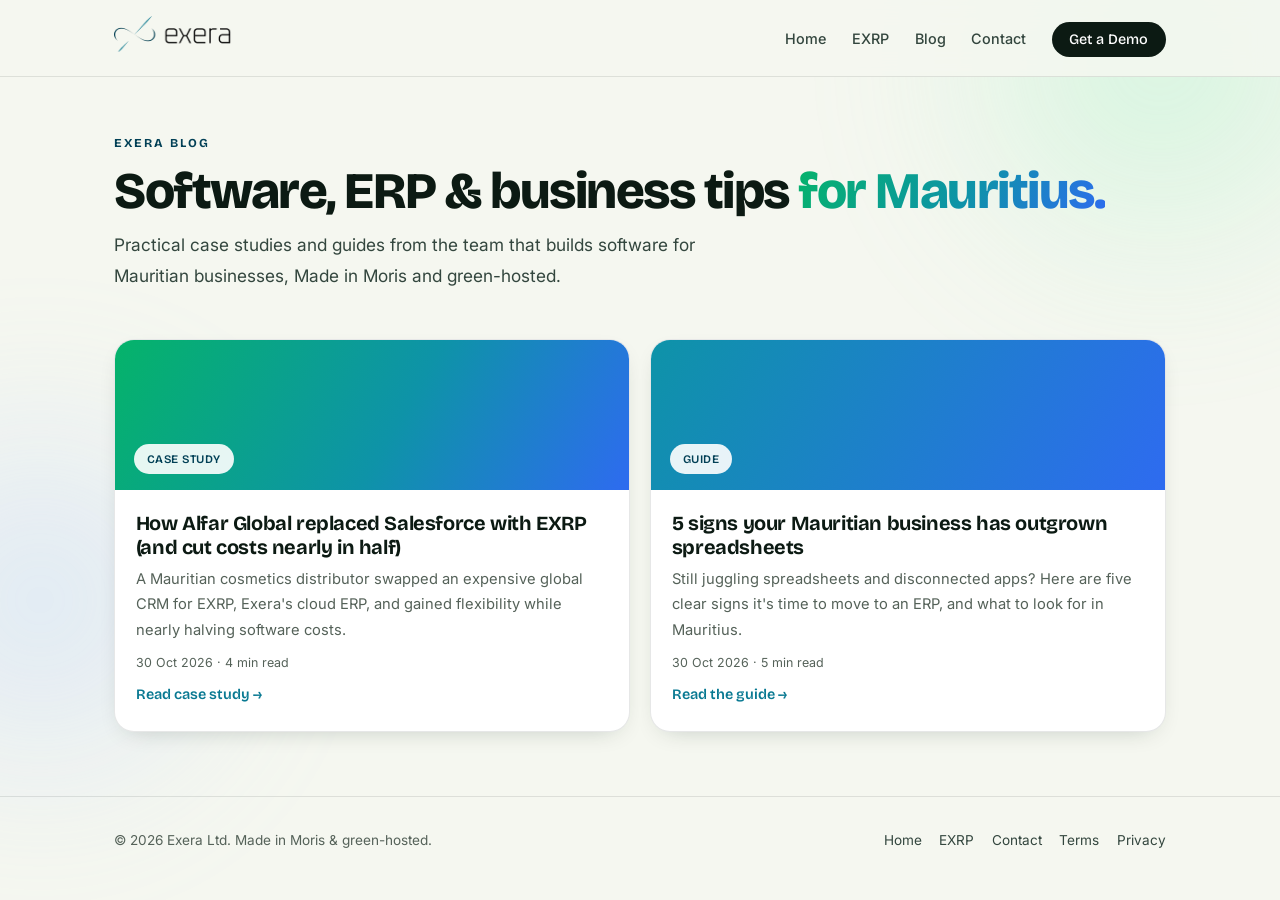
==== blog/index.html @ edb6514f "Add SEO blog: listing + two articles (case study & guide) - /blog/ listing page with a shared styles" ====
<!DOCTYPE html>
<html lang="en">
<head>
    <meta charset="UTF-8">
    <meta name="viewport" content="width=device-width, initial-scale=1.0">
    <title>Blog | Software, ERP &amp; Business Tips for Mauritius | Exera Ltd</title>
    <meta name="description" content="Practical articles on custom software, ERP, POS and running a business in Mauritius, from the team at Exera Ltd. Case studies, guides and EXRP tips.">
    <link rel="canonical" href="https://exera.mu/blog/">
    <meta name="robots" content="index, follow, max-image-preview:large">
    <link rel="icon" type="image/png" href="/favicon.png">
    <meta name="theme-color" content="#F6F8F2">
    <meta property="og:type" content="website">
    <meta property="og:url" content="https://exera.mu/blog/">
    <meta property="og:title" content="Exera Blog | Software, ERP &amp; Business Tips for Mauritius">
    <meta property="og:description" content="Case studies and guides on custom software, ERP, POS and running a business in Mauritius.">
    <meta property="og:image" content="https://exera.mu/og-image.png">
    <meta name="twitter:card" content="summary_large_image">
    <meta name="twitter:image" content="https://exera.mu/og-image.png">

    <link rel="preconnect" href="https://fonts.googleapis.com">
    <link rel="preconnect" href="https://fonts.gstatic.com" crossorigin>
    <link rel="preload" as="style" href="https://fonts.googleapis.com/css2?family=Bricolage+Grotesque:opsz,wght@12..96,600;12..96,700;12..96,800&family=Instrument+Serif:ital@0;1&family=Inter:wght@400;500;600&display=swap" onload="this.onload=null;this.rel='stylesheet'">
    <noscript><link rel="stylesheet" href="https://fonts.googleapis.com/css2?family=Bricolage+Grotesque:opsz,wght@12..96,600;12..96,700;12..96,800&family=Instrument+Serif:ital@0;1&family=Inter:wght@400;500;600&display=swap"></noscript>
    <link rel="stylesheet" href="/blog/blog.css">

    <script type="application/ld+json">
    {
        "@context": "https://schema.org", "@type": "Blog",
        "@id": "https://exera.mu/blog/#blog",
        "name": "Exera Blog", "url": "https://exera.mu/blog/",
        "description": "Case studies and guides on custom software, ERP, POS and running a business in Mauritius.",
        "publisher": { "@id": "https://exera.mu/#organization" },
        "blogPost": [
            { "@type": "BlogPosting", "headline": "How Alfar Global replaced Salesforce with EXRP (and cut costs nearly in half)", "url": "https://exera.mu/blog/alfar-global-salesforce-to-exrp.html", "datePublished": "2026-10-30", "author": { "@type": "Organization", "name": "Exera Ltd" } },
            { "@type": "BlogPosting", "headline": "5 signs your Mauritian business has outgrown spreadsheets", "url": "https://exera.mu/blog/signs-your-business-needs-an-erp.html", "datePublished": "2026-10-30", "author": { "@type": "Organization", "name": "Exera Ltd" } }
        ]
    }
    </script>
    <script type="application/ld+json">
    {
        "@context": "https://schema.org", "@type": "BreadcrumbList",
        "itemListElement": [
            { "@type": "ListItem", "position": 1, "name": "Home", "item": "https://exera.mu/" },
            { "@type": "ListItem", "position": 2, "name": "Blog", "item": "https://exera.mu/blog/" }
        ]
    }
    </script>
</head>
<body>
    <div class="aurora" aria-hidden="true"><div class="blob b1"></div><div class="blob b2"></div></div>
    <nav>
        <div class="nav-in">
            <a href="/" aria-label="Exera home"><img src="/logo.webp" alt="Exera Ltd"></a>
            <ul class="nav-links">
                <li><a href="/">Home</a></li>
                <li><a href="/exrp">EXRP</a></li>
                <li><a href="/blog/">Blog</a></li>
                <li><a href="/contact.html">Contact</a></li>
                <li><a href="/contact.html" class="nav-cta">Get a Demo</a></li>
            </ul>
        </div>
    </nav>

    <main>
        <div class="wrap wide">
            <header class="blog-hero">
                <div class="kicker">Exera Blog</div>
                <h1>Software, ERP &amp; business tips <span class="g">for Mauritius.</span></h1>
                <p>Practical case studies and guides from the team that builds software for Mauritian businesses, Made in Moris and green-hosted.</p>
            </header>

            <section class="posts">
                <a class="post-card" href="/blog/alfar-global-salesforce-to-exrp.html">
                    <div class="banner"><span class="badge">Case Study</span></div>
                    <div class="body">
                        <h2>How Alfar Global replaced Salesforce with EXRP (and cut costs nearly in half)</h2>
                        <p>A Mauritian cosmetics distributor swapped an expensive global CRM for EXRP, Exera's cloud ERP, and gained flexibility while nearly halving software costs.</p>
                        <span class="meta">30 Oct 2026 · 4 min read</span>
                        <span class="more">Read case study →</span>
                    </div>
                </a>
                <a class="post-card" href="/blog/signs-your-business-needs-an-erp.html">
                    <div class="banner alt"><span class="badge">Guide</span></div>
                    <div class="body">
                        <h2>5 signs your Mauritian business has outgrown spreadsheets</h2>
                        <p>Still juggling spreadsheets and disconnected apps? Here are five clear signs it's time to move to an ERP, and what to look for in Mauritius.</p>
                        <span class="meta">30 Oct 2026 · 5 min read</span>
                        <span class="more">Read the guide →</span>
                    </div>
                </a>
            </section>
        </div>
    </main>

    <footer>
        <div class="wrap wide f">
            <span>© <span id="y"></span> Exera Ltd. Made in Moris &amp; green-hosted.</span>
            <span><a href="/">Home</a><a href="/exrp">EXRP</a><a href="/contact.html">Contact</a><a href="/terms.html">Terms</a><a href="/privacy.html">Privacy</a></span>
        </div>
    </footer>
    <script>document.getElementById('y').textContent=new Date().getFullYear();</script>
</body>
</html>
---- blog/blog.css ----
/* Exera blog - shared styles */
:root {
    --bg: #F5F7F0; --bg-2: #EEF2E7; --ink: #0C1A13; --ink-2: #33463E; --muted: #556259;
    --line: rgba(12, 26, 19, 0.10); --card: #FFFFFF;
    --green: #097992; --green-d: #024056; --eco: #05B36A;
    --grad: linear-gradient(120deg, #05B36A, #0E93A8 55%, #2E6BF0);
    --mint: #D6ECEF; --limebg: #DFF2E6; --skybg: #DEEBFF;
    --shadow: 0 18px 50px -20px rgba(12, 40, 28, 0.28);
    --shadow-sm: 0 8px 26px -14px rgba(12, 40, 28, 0.30);
    --fd: 'Bricolage Grotesque', 'Inter', sans-serif;
    --fs: 'Instrument Serif', Georgia, serif;
    --fb: 'Inter', -apple-system, BlinkMacSystemFont, sans-serif;
    --maxw: 760px;
}
* { margin: 0; padding: 0; box-sizing: border-box; }
html { scroll-behavior: smooth; }
body { font-family: var(--fb); background: var(--bg); color: var(--ink); line-height: 1.75; -webkit-font-smoothing: antialiased; }
a { color: var(--green); }

.aurora { position: fixed; inset: 0; z-index: -1; overflow: hidden; pointer-events: none; }
.blob { position: absolute; border-radius: 50%; filter: blur(80px); opacity: 0.45; }
.b1 { width: 520px; height: 520px; top: -200px; right: -140px; background: radial-gradient(circle, #9EF2C1, transparent 68%); }
.b2 { width: 480px; height: 480px; top: 40%; left: -200px; background: radial-gradient(circle, #B4CEFF, transparent 66%); }

nav { position: sticky; top: 0; z-index: 10; background: rgba(245, 247, 240, 0.85); backdrop-filter: blur(14px); -webkit-backdrop-filter: blur(14px); border-bottom: 1px solid var(--line); padding: 1rem 0; }
.wrap { max-width: var(--maxw); margin: 0 auto; padding: 0 24px; }
.wrap.wide { max-width: 1100px; }
nav .nav-in { max-width: 1100px; margin: 0 auto; padding: 0 24px; display: flex; align-items: center; justify-content: space-between; }
nav img { height: 36px; }
.nav-links { display: flex; gap: 1.6rem; list-style: none; align-items: center; }
.nav-links a { color: var(--ink-2); text-decoration: none; font-size: 0.9rem; font-weight: 500; }
.nav-links a:hover { color: var(--green); }
.nav-cta { background: var(--ink); color: #fff !important; padding: 0.55rem 1.1rem; border-radius: 100px; font-family: var(--fd); font-weight: 600; }
.nav-cta:hover { background: var(--green); }

.breadcrumb { font-size: 0.82rem; color: var(--muted); margin-bottom: 1.4rem; }
.breadcrumb a { color: var(--muted); text-decoration: none; }
.breadcrumb a:hover { color: var(--green); }

.kicker { font-family: var(--fd); font-weight: 700; letter-spacing: 2px; text-transform: uppercase; color: var(--green-d); font-size: 0.76rem; }
.badge { display: inline-block; font-family: var(--fd); font-weight: 600; font-size: 0.72rem; letter-spacing: 0.5px; text-transform: uppercase; color: var(--green-d); background: var(--limebg); border-radius: 100px; padding: 0.3rem 0.8rem; }
.g { background: var(--grad); -webkit-background-clip: text; background-clip: text; -webkit-text-fill-color: transparent; }
.ser { font-family: var(--fs); font-style: italic; }

/* Listing (index) */
.blog-hero { padding: 3.5rem 0 1.5rem; }
.blog-hero h1 { font-family: var(--fd); font-weight: 800; font-size: clamp(2.2rem, 5vw, 3.2rem); letter-spacing: -1.5px; line-height: 1.05; margin: 0.7rem 0; }
.blog-hero p { color: var(--ink-2); font-size: 1.08rem; max-width: 620px; }
.posts { display: grid; grid-template-columns: repeat(2, 1fr); gap: 20px; padding: 1.5rem 0 4rem; }
.post-card { display: flex; flex-direction: column; background: var(--card); border: 1px solid var(--line); border-radius: 20px; overflow: hidden; box-shadow: var(--shadow-sm); text-decoration: none; color: var(--ink); transition: transform .25s, box-shadow .3s; }
.post-card:hover { transform: translateY(-6px); box-shadow: var(--shadow); }
.post-card .banner { height: 150px; background: var(--grad); position: relative; display: flex; align-items: flex-end; padding: 1rem 1.2rem; }
.post-card .banner.alt { background: linear-gradient(120deg, #0E93A8, #2E6BF0); }
.post-card .banner .badge { background: rgba(255,255,255,0.9); }
.post-card .body { padding: 1.3rem 1.3rem 1.5rem; display: flex; flex-direction: column; gap: 0.5rem; flex: 1; }
.post-card h2 { font-family: var(--fd); font-weight: 700; font-size: 1.25rem; letter-spacing: -0.4px; line-height: 1.2; }
.post-card p { color: var(--muted); font-size: 0.92rem; flex: 1; }
.post-card .meta { font-size: 0.78rem; color: var(--muted); }
.post-card .more { font-family: var(--fd); font-weight: 600; color: var(--green); font-size: 0.9rem; }

/* Article */
.post-head { padding: 3rem 0 1rem; }
.post-head h1 { font-family: var(--fd); font-weight: 800; font-size: clamp(2rem, 4.6vw, 3rem); letter-spacing: -1.5px; line-height: 1.08; margin: 0.8rem 0 0.8rem; }
.post-head .lead { font-size: 1.18rem; color: var(--ink-2); }
.post-meta { display: flex; align-items: center; gap: 0.9rem; flex-wrap: wrap; margin-top: 1.2rem; font-size: 0.86rem; color: var(--muted); }
.post-meta .av { width: 34px; height: 34px; border-radius: 50%; background: var(--grad); display: inline-flex; align-items: center; justify-content: center; color: #fff; font-family: var(--fd); font-weight: 700; font-size: 0.78rem; }
.cover { height: 10px; border-radius: 100px; background: var(--grad); margin: 1.8rem 0 0.5rem; }

article { padding: 1.5rem 0 1rem; font-size: 1.06rem; }
article h2 { font-family: var(--fd); font-weight: 700; font-size: 1.6rem; letter-spacing: -0.6px; margin: 2.2rem 0 0.8rem; line-height: 1.15; }
article h3 { font-family: var(--fd); font-weight: 600; font-size: 1.22rem; margin: 1.6rem 0 0.5rem; }
article p { margin-bottom: 1.1rem; color: #243029; }
article ul, article ol { margin: 0 0 1.2rem 1.3rem; }
article li { margin-bottom: 0.5rem; color: #243029; }
article strong { color: var(--ink); }
article a { color: var(--green); font-weight: 500; }
blockquote { margin: 1.8rem 0; padding: 1.4rem 1.6rem; background: var(--card); border: 1px solid var(--line); border-left: 4px solid var(--eco); border-radius: 0 14px 14px 0; box-shadow: var(--shadow-sm); }
blockquote p { font-family: var(--fs); font-style: italic; font-size: 1.28rem; line-height: 1.5; color: var(--ink); margin-bottom: 0.6rem; }
blockquote cite { font-style: normal; font-size: 0.88rem; color: var(--muted); font-weight: 500; }

.cta-box { background: linear-gradient(140deg, #05B36A, #0E8FA6 55%, #2E6BF0); color: #fff; border-radius: 22px; padding: 2.2rem; margin: 2.6rem 0 1rem; box-shadow: var(--shadow); }
.cta-box h3 { font-family: var(--fd); font-weight: 700; font-size: 1.4rem; margin-bottom: 0.5rem; color: #fff; }
.cta-box p { color: rgba(255,255,255,0.92); margin-bottom: 1.2rem; }
.cta-box a { display: inline-flex; align-items: center; gap: 0.5rem; background: #fff; color: var(--ink); font-family: var(--fd); font-weight: 600; padding: 0.8rem 1.5rem; border-radius: 100px; text-decoration: none; transition: transform .2s; }
.cta-box a:hover { transform: translateY(-2px); }

.post-foot { border-top: 1px solid var(--line); margin-top: 2rem; padding: 1.6rem 0; display: flex; justify-content: space-between; flex-wrap: wrap; gap: 1rem; }
.post-foot a { color: var(--green); text-decoration: none; font-weight: 500; font-size: 0.92rem; }

footer { border-top: 1px solid var(--line); padding: 2rem 0; }
footer .f { display: flex; justify-content: space-between; align-items: center; flex-wrap: wrap; gap: 1rem; font-size: 0.85rem; color: var(--muted); }
footer a { color: var(--ink-2); text-decoration: none; margin-left: 1.1rem; }
footer a:hover { color: var(--green); }

@media (max-width: 720px) {
    .posts { grid-template-columns: 1fr; }
    .nav-links { display: none; }
    nav .nav-in .nav-cta { display: inline-block; }
}
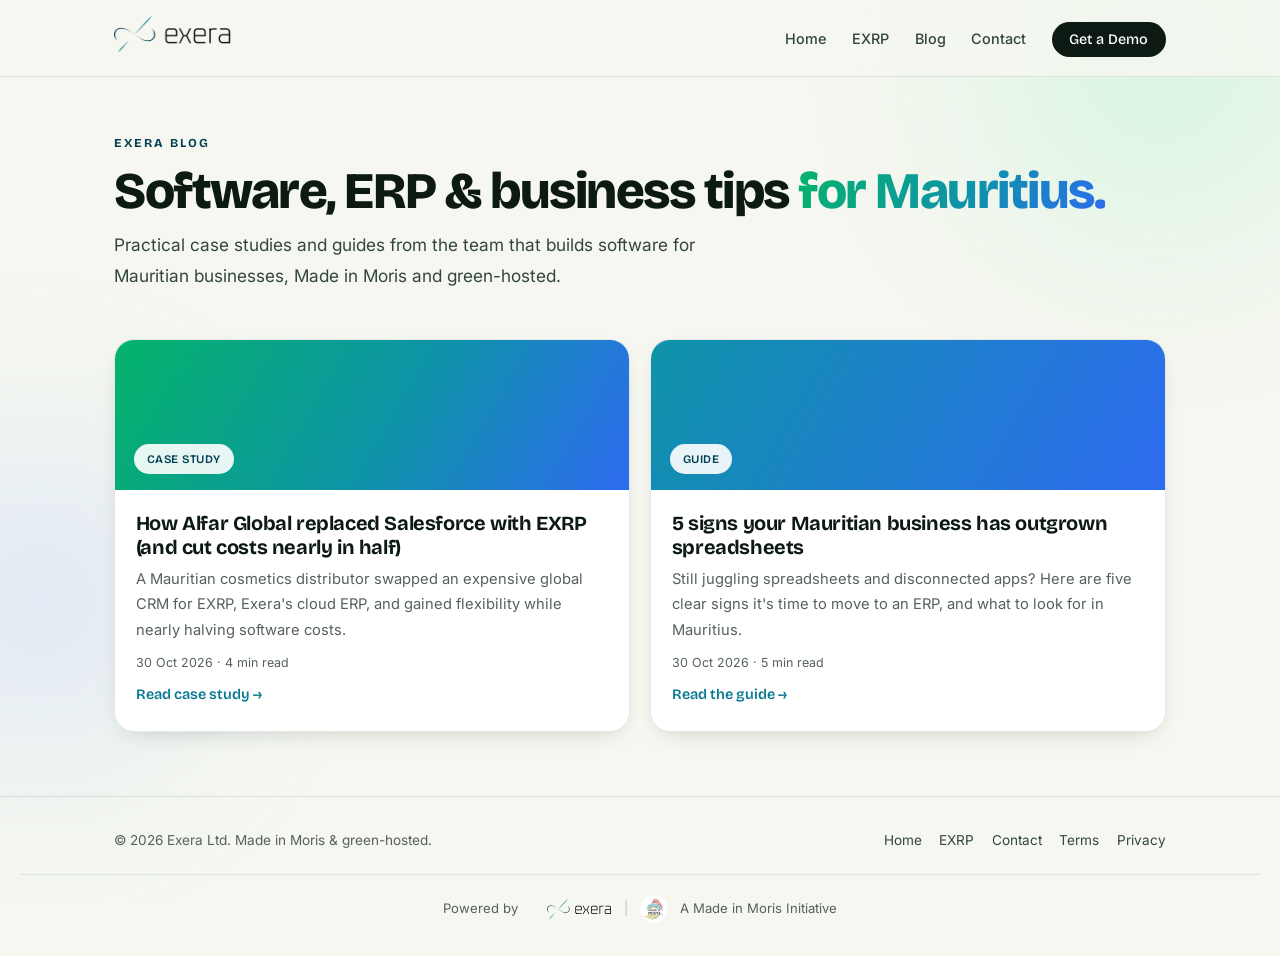
==== commit 8b0221b6: "Add "Powered by Exera | Made in Moris" credit to all footers - Add exera-logo.svg and made-in-moris." ====
--- a/blog/index.html
+++ b/blog/index.html
@@ -53,7 +53,7 @@
             <a href="/" aria-label="Exera home"><img src="/logo.webp" alt="Exera Ltd"></a>
             <ul class="nav-links">
                 <li><a href="/">Home</a></li>
-                <li><a href="/exrp">EXRP</a></li>
+                <li><a href="/exrp/">EXRP</a></li>
                 <li><a href="/blog/">Blog</a></li>
                 <li><a href="/contact.html">Contact</a></li>
                 <li><a href="/contact.html" class="nav-cta">Get a Demo</a></li>
@@ -95,9 +95,16 @@
     <footer>
         <div class="wrap wide f">
             <span>© <span id="y"></span> Exera Ltd. Made in Moris &amp; green-hosted.</span>
-            <span><a href="/">Home</a><a href="/exrp">EXRP</a><a href="/contact.html">Contact</a><a href="/terms.html">Terms</a><a href="/privacy.html">Privacy</a></span>
+            <span><a href="/">Home</a><a href="/exrp/">EXRP</a><a href="/contact.html">Contact</a><a href="/terms.html">Terms</a><a href="/privacy.html">Privacy</a></span>
         </div>
-    </footer>
+                <div style="max-width:1240px;margin:1.3rem auto 0;padding:1.2rem 24px 0;border-top:1px solid rgba(12,26,19,0.08);display:flex;align-items:center;justify-content:center;gap:0.7rem;flex-wrap:wrap;font-size:0.82rem;color:#556259;">
+                <span>Powered by</span>
+                <a href="/" aria-label="Exera home" style="display:inline-flex;"><img src="/exera-logo.svg" alt="Exera" style="height:20px;width:auto;display:block;"></a>
+                <span aria-hidden="true" style="opacity:0.35;">|</span>
+                <img src="/made-in-moris.svg" alt="Made in Moris" style="height:30px;width:auto;display:block;">
+                <span>A Made in Moris Initiative</span>
+            </div>
+        </footer>
     <script>document.getElementById('y').textContent=new Date().getFullYear();</script>
 </body>
 </html>
